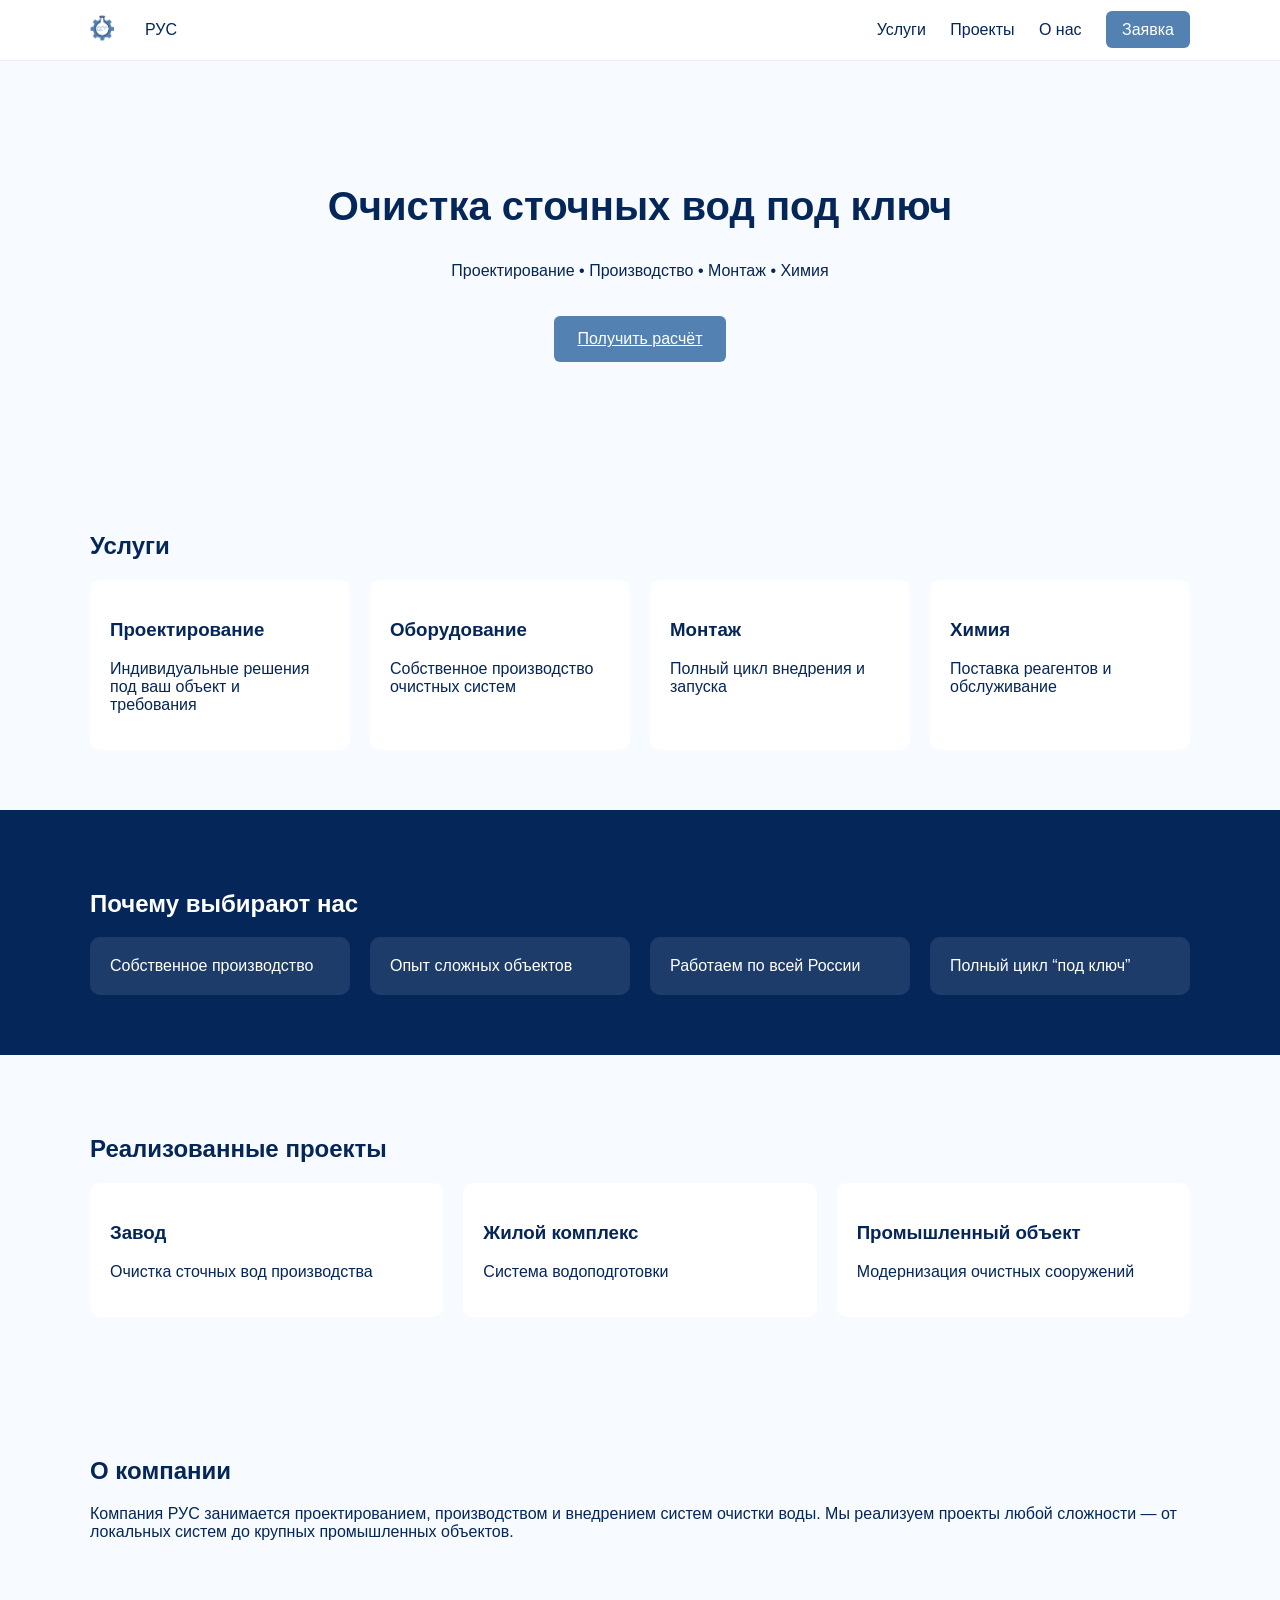
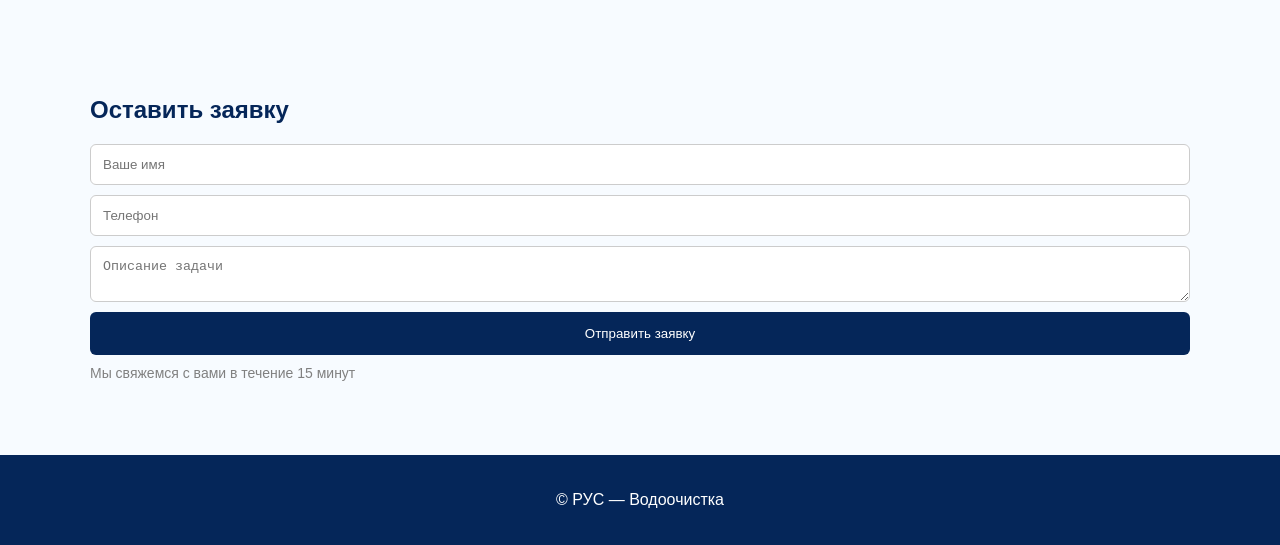
==== index.html @ 201df903 "Add files via upload" ====
<!DOCTYPE html>
<html lang="ru">
<head>
  <meta charset="UTF-8">
  <title>РУС — Очистка сточных вод</title>
  <meta name="viewport" content="width=device-width, initial-scale=1.0">

  <link rel="stylesheet" href="styles.css">
</head>
<body>

<header>
  <div class="container header">
    <div class="logo">
      <img src="img/logo.png" alt="">
      <span>РУС</span>
    </div>

    <nav>
      <a href="#services">Услуги</a>
      <a href="#cases">Проекты</a>
      <a href="#about">О нас</a>
      <a href="#contact" class="btn">Заявка</a>
    </nav>
  </div>
</header>

<section class="hero">
  <div class="container">
    <h1>Очистка сточных вод под ключ</h1>
    <p>Проектирование • Производство • Монтаж • Химия</p>
    <a href="#contact" class="btn big">Получить расчёт</a>
  </div>
</section>

<section id="services" class="services container">
  <h2>Услуги</h2>

  <div class="grid">

    <div class="card">
      <h3>Проектирование</h3>
      <p>Индивидуальные решения под ваш объект и требования</p>
    </div>

    <div class="card">
      <h3>Оборудование</h3>
      <p>Собственное производство очистных систем</p>
    </div>

    <div class="card">
      <h3>Монтаж</h3>
      <p>Полный цикл внедрения и запуска</p>
    </div>

    <div class="card">
      <h3>Химия</h3>
      <p>Поставка реагентов и обслуживание</p>
    </div>

  </div>
</section>

<section class="advantages">
  <div class="container">
    <h2>Почему выбирают нас</h2>

    <div class="grid">

      <div class="adv">Собственное производство</div>
      <div class="adv">Опыт сложных объектов</div>
      <div class="adv">Работаем по всей России</div>
      <div class="adv">Полный цикл “под ключ”</div>

    </div>
  </div>
</section>

<section id="cases" class="cases container">
  <h2>Реализованные проекты</h2>

  <div class="grid">

    <div class="case">
      <h3>Завод</h3>
      <p>Очистка сточных вод производства</p>
    </div>

    <div class="case">
      <h3>Жилой комплекс</h3>
      <p>Система водоподготовки</p>
    </div>

    <div class="case">
      <h3>Промышленный объект</h3>
      <p>Модернизация очистных сооружений</p>
    </div>

  </div>
</section>

<section id="about" class="about">
  <div class="container">
    <h2>О компании</h2>
    <p>
      Компания РУС занимается проектированием, производством и внедрением
      систем очистки воды. Мы реализуем проекты любой сложности — от локальных
      систем до крупных промышленных объектов.
    </p>
  </div>
</section>

<section id="contact" class="contact">
  <div class="container">
    <h2>Оставить заявку</h2>

    <form id="form">
      <input type="text" id="name" placeholder="Ваше имя" required>
      <input type="tel" id="phone" placeholder="Телефон" required>
      <textarea id="message" placeholder="Описание задачи"></textarea>

      <button type="submit">Отправить заявку</button>
    </form>

    <p class="note">Мы свяжемся с вами в течение 15 минут</p>
  </div>
</section>

<footer>
  <div class="container">
    <p>© РУС — Водоочистка</p>
  </div>
</footer>

<script src="script.js"></script>
</body>
</html>
---- styles.css ----
body {
  margin: 0;
  font-family: Arial, sans-serif;
  background: #f7fbff;
  color: #052659;
}

.container {
  width: 90%;
  max-width: 1100px;
  margin: auto;
}

header {
  background: white;
  border-bottom: 1px solid #eee;
}

.header {
  display: flex;
  justify-content: space-between;
  align-items: center;
  padding: 15px 0;
}

.logo {
  display: flex;
  align-items: center;
  gap: 10px;
}

.logo img {
  height: 30px;
}

nav a {
  margin-left: 20px;
  text-decoration: none;
  color: #052659;
}

.btn {
  background: #5381B2;
  color: white;
  padding: 10px 16px;
  border-radius: 6px;
}

.hero {
  text-align: center;
  padding: 90px 0;
}

.hero h1 {
  font-size: 40px;
}

.btn.big {
  margin-top: 20px;
  display: inline-block;
  padding: 14px 24px;
}

.services, .cases {
  padding: 60px 0;
}

.grid {
  display: grid;
  gap: 20px;
  grid-template-columns: repeat(auto-fit, minmax(220px, 1fr));
}

.card, .case {
  background: white;
  padding: 20px;
  border-radius: 10px;
}

.advantages {
  background: #052659;
  color: white;
  padding: 60px 0;
}

.adv {
  background: rgba(255,255,255,0.1);
  padding: 20px;
  border-radius: 10px;
}

.about {
  padding: 60px 0;
}

.contact {
  padding: 60px 0;
}

form {
  display: flex;
  flex-direction: column;
  gap: 10px;
}

input, textarea {
  padding: 12px;
  border-radius: 6px;
  border: 1px solid #ccc;
}

button {
  background: #052659;
  color: white;
  padding: 14px;
  border: none;
  border-radius: 6px;
}

.note {
  margin-top: 10px;
  font-size: 14px;
  color: gray;
}

footer {
  background: #052659;
  color: white;
  text-align: center;
  padding: 20px;
}
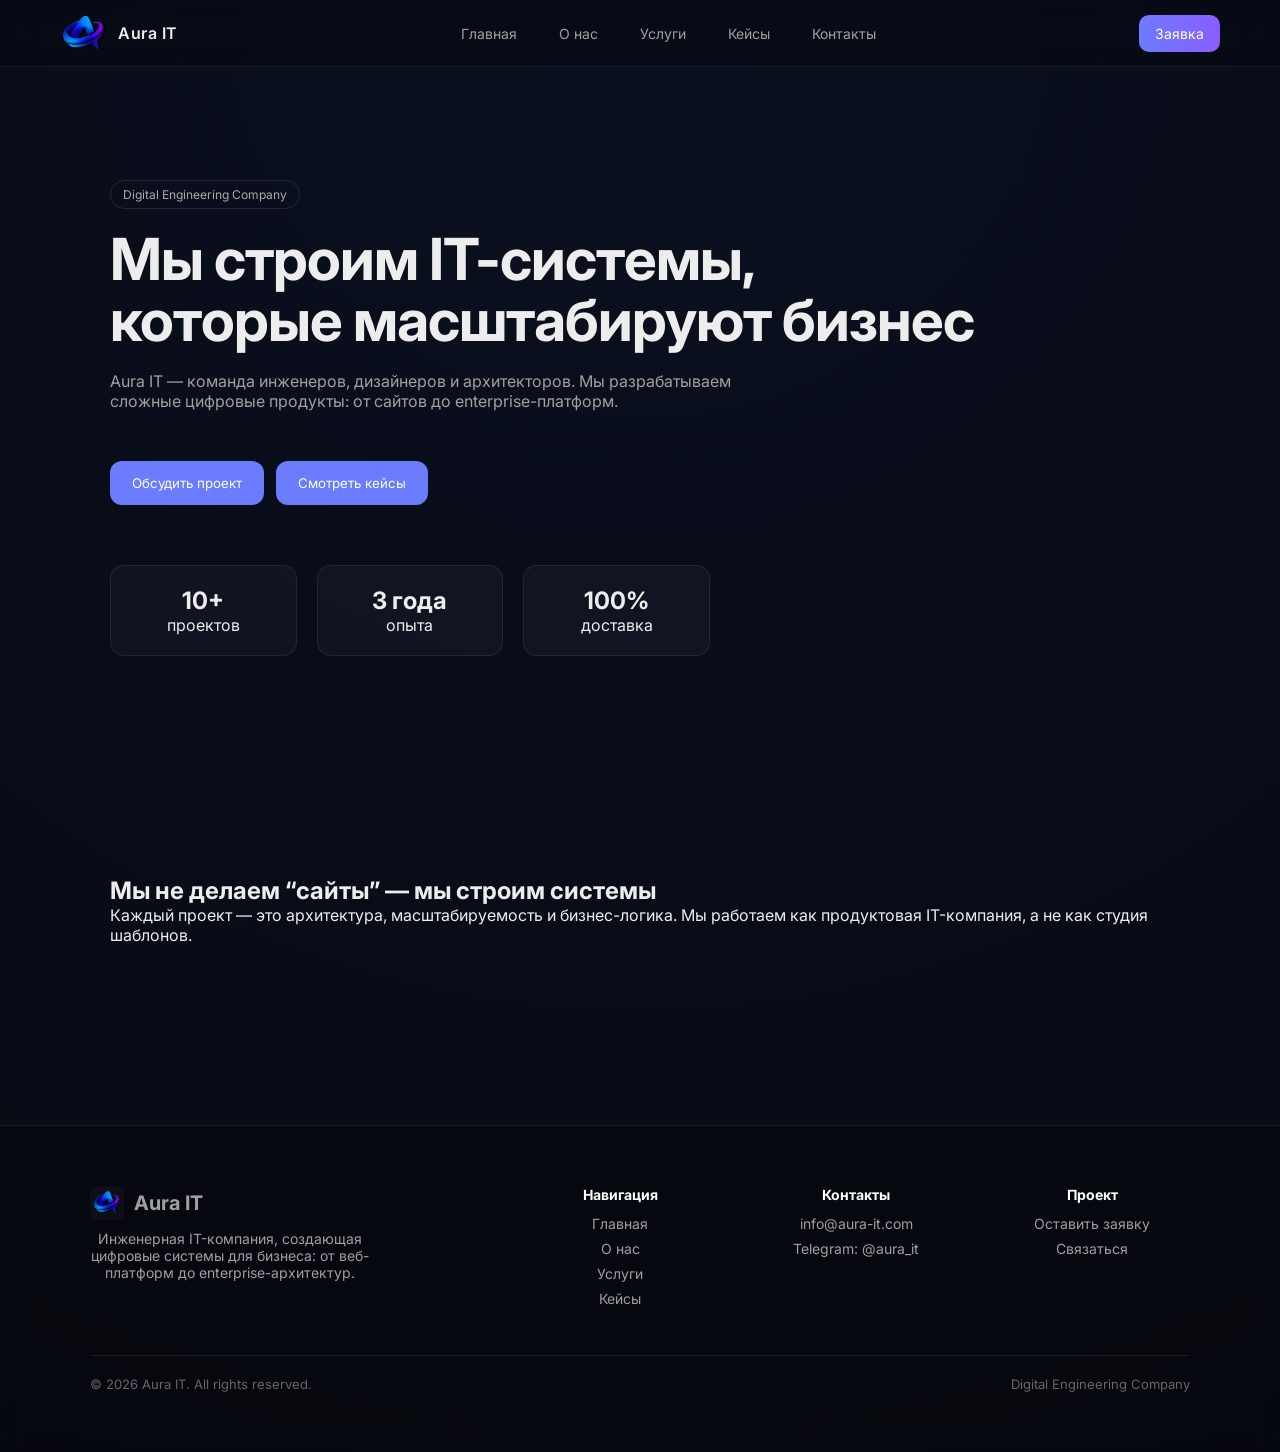
==== commit 42e3ed2f: "Add files via upload" ====
--- a/index.html
+++ b/index.html
@@ -1,137 +1,143 @@
 <!DOCTYPE html>
 <html lang="ru">
 <head>
-  <meta charset="UTF-8">
-  <title>РУС — Очистка сточных вод</title>
-  <meta name="viewport" content="width=device-width, initial-scale=1.0">
+    <meta charset="UTF-8">
+    <meta name="viewport" content="width=device-width, initial-scale=1.0">
+    <title>Aura IT — Digital Engineering Company</title>
 
-  <link rel="stylesheet" href="styles.css">
+    <link rel="stylesheet" href="assets/css/style.css">
 </head>
+
 <body>
 
-<header>
-  <div class="container header">
-    <div class="logo">
-      <img src="img/logo.png" alt="">
-      <span>РУС</span>
-    </div>
+    <header class="header">
 
-    <nav>
-      <a href="#services">Услуги</a>
-      <a href="#cases">Проекты</a>
-      <a href="#about">О нас</a>
-      <a href="#contact" class="btn">Заявка</a>
-    </nav>
-  </div>
-</header>
+        <div class="header-left">
+            <img src="assets/img/logo.png" alt="Aura IT">
+            <span>Aura IT</span>
+        </div>
 
-<section class="hero">
-  <div class="container">
-    <h1>Очистка сточных вод под ключ</h1>
-    <p>Проектирование • Производство • Монтаж • Химия</p>
-    <a href="#contact" class="btn big">Получить расчёт</a>
-  </div>
-</section>
+        <nav class="header-nav">
+            <a href="index.html">Главная</a>
+            <a href="about.html">О нас</a>
+            <a href="services.html">Услуги</a>
+            <a href="cases.html">Кейсы</a>
+            <a href="contact.html">Контакты</a>
+        </nav>
 
-<section id="services" class="services container">
-  <h2>Услуги</h2>
+        <a href="apply.html" class="header-btn">Заявка</a>
 
-  <div class="grid">
+    </header>
 
-    <div class="card">
-      <h3>Проектирование</h3>
-      <p>Индивидуальные решения под ваш объект и требования</p>
-    </div>
+    <!-- HERO -->
+    <section class="container hero">
+        
+        <div class="badge">Digital Engineering Company</div>
 
-    <div class="card">
-      <h3>Оборудование</h3>
-      <p>Собственное производство очистных систем</p>
-    </div>
+        <h1>
+            Мы строим IT-системы,<br>
+            которые масштабируют бизнес
+        </h1>
 
-    <div class="card">
-      <h3>Монтаж</h3>
-      <p>Полный цикл внедрения и запуска</p>
-    </div>
+        <p>
+            Aura IT — команда инженеров, дизайнеров и архитекторов.
+            Мы разрабатываем сложные цифровые продукты: от сайтов до enterprise-платформ.
+        </p>
 
-    <div class="card">
-      <h3>Химия</h3>
-      <p>Поставка реагентов и обслуживание</p>
-    </div>
+        <div class="actions">
+            <a href="apply.html">
+                <button class="btn" style="margin-top:20px;">
+                    Обсудить проект
+                </button>
+            </a>
+            <a href="cases.html">
+                <button class="btn" style="margin-top:20px;">
+                    Смотреть кейсы
+                </button>
+            </a>
 
-  </div>
-</section>
+        </div>
 
-<section class="advantages">
-  <div class="container">
-    <h2>Почему выбирают нас</h2>
+        <!-- TRUST BLOCK -->
+        <div class="trust">
+            <div>
+                <h3>10+</h3>
+                <span>проектов</span>
+            </div>
+            <div>
+                <h3>3 года</h3>
+                <span>опыта</span>
+            </div>
+            <div>
+                <h3>100%</h3>
+                <span>доставка</span>
+            </div>
+        </div>
 
-    <div class="grid">
+    </section>
+    
 
-      <div class="adv">Собственное производство</div>
-      <div class="adv">Опыт сложных объектов</div>
-      <div class="adv">Работаем по всей России</div>
-      <div class="adv">Полный цикл “под ключ”</div>
+    <!-- SHORT ABOUT -->
+    <section class="container">
+        <h2>Мы не делаем “сайты” — мы строим системы</h2>
+        <p>
+            Каждый проект — это архитектура, масштабируемость и бизнес-логика.
+            Мы работаем как продуктовая IT-компания, а не как студия шаблонов.
+        </p>
+    </section>
 
-    </div>
-  </div>
-</section>
+    <footer>
 
-<section id="cases" class="cases container">
-  <h2>Реализованные проекты</h2>
+        <div class="footer-grid">
 
-  <div class="grid">
+            <!-- BRAND -->
+            <div class="footer-brand">
 
-    <div class="case">
-      <h3>Завод</h3>
-      <p>Очистка сточных вод производства</p>
-    </div>
+                <div style="display:flex; align-items:center; gap:10px; margin-bottom:10px;">
+                    <img src="assets/img/logo.png" alt="Aura IT" style="width:34px; height:34px; object-fit:contain;">
+                    <h3 style="margin:0;">Aura IT</h3>
+                </div>
 
-    <div class="case">
-      <h3>Жилой комплекс</h3>
-      <p>Система водоподготовки</p>
-    </div>
+                <p>
+                    Инженерная IT-компания, создающая цифровые системы для бизнеса:
+                    от веб-платформ до enterprise-архитектур.
+                </p>
 
-    <div class="case">
-      <h3>Промышленный объект</h3>
-      <p>Модернизация очистных сооружений</p>
-    </div>
+            </div>
 
-  </div>
-</section>
+            <!-- NAV -->
+            <div class="footer-col">
+                <h4>Навигация</h4>
+                <a href="index.html">Главная</a>
+                <a href="about.html">О нас</a>
+                <a href="services.html">Услуги</a>
+                <a href="cases.html">Кейсы</a>
+            </div>
 
-<section id="about" class="about">
-  <div class="container">
-    <h2>О компании</h2>
-    <p>
-      Компания РУС занимается проектированием, производством и внедрением
-      систем очистки воды. Мы реализуем проекты любой сложности — от локальных
-      систем до крупных промышленных объектов.
-    </p>
-  </div>
-</section>
+            <!-- CONTACT -->
+            <div class="footer-col">
+                <h4>Контакты</h4>
+                <a href="#">info@aura-it.com</a>
+                <a href="#">Telegram: @aura_it</a>
+            </div>
 
-<section id="contact" class="contact">
-  <div class="container">
-    <h2>Оставить заявку</h2>
+            <!-- CTA -->
+            <div class="footer-col">
+                <h4>Проект</h4>
+                <a href="apply.html">Оставить заявку</a>
+                <a href="contact.html">Связаться</a>
+            </div>
 
-    <form id="form">
-      <input type="text" id="name" placeholder="Ваше имя" required>
-      <input type="tel" id="phone" placeholder="Телефон" required>
-      <textarea id="message" placeholder="Описание задачи"></textarea>
+        </div>
 
-      <button type="submit">Отправить заявку</button>
-    </form>
+        <div class="footer-bottom">
+            <span>© 2026 Aura IT. All rights reserved.</span>
+            <span>Digital Engineering Company</span>
+        </div>
 
-    <p class="note">Мы свяжемся с вами в течение 15 минут</p>
-  </div>
-</section>
+    </footer>
 
-<footer>
-  <div class="container">
-    <p>© РУС — Водоочистка</p>
-  </div>
-</footer>
-
-<script src="script.js"></script>
 </body>
-</html>+</html>
+<script src="assets/js/ads.js"></script>
+<script src="assets/js/ads-render.js"></script>
--- a/assets/css/style.css
+++ b/assets/css/style.css
@@ -0,0 +1,489 @@
+@import url('https://fonts.googleapis.com/css2?family=Inter:wght@300;400;500;600;700&display=swap');
+
+:root {
+  --bg: #070A12;
+  --panel: rgba(255,255,255,0.04);
+  --text: #EDEDED;
+  --muted: #A0A0A0;
+  --accent: #6C7CFF;
+  --border: rgba(255,255,255,0.08);
+}
+
+* {
+  margin: 0;
+  padding: 0;
+  box-sizing: border-box;
+  font-family: Inter, sans-serif;
+}
+
+body {
+  background: radial-gradient(circle at top, #0B1020, var(--bg));
+  color: var(--text);
+}
+
+/* NAV */
+header {
+  position: fixed;
+  top: 0;
+  width: 100%;
+  padding: 18px 60px;
+  display: flex;
+  justify-content: space-between;
+  align-items: center;
+  backdrop-filter: blur(14px);
+  background: rgba(7,10,18,0.6);
+  border-bottom: 1px solid var(--border);
+  z-index: 1000;
+}
+
+.logo {
+  font-weight: 700;
+  letter-spacing: 1px;
+}
+
+nav a {
+  margin-left: 20px;
+  text-decoration: none;
+  color: var(--muted);
+  transition: 0.3s;
+}
+
+nav a:hover {
+  color: var(--text);
+}
+
+/* CONTAINER */
+.container {
+  max-width: 1100px;
+  margin: auto;
+  padding: 140px 20px 80px;
+}
+
+/* HERO */
+.hero h1 {
+  font-size: 54px;
+  line-height: 1.1;
+}
+
+.hero p {
+  margin-top: 18px;
+  color: var(--muted);
+  max-width: 600px;
+}
+
+/* BUTTON */
+.btn {
+  margin-top: 30px;
+  padding: 14px 22px;
+  border-radius: 12px;
+  background: var(--accent);
+  border: none;
+  color: white;
+  cursor: pointer;
+  transition: 0.3s;
+}
+
+.btn:hover {
+  transform: translateY(-2px);
+}
+
+/* GRID */
+.grid {
+  display: grid;
+  grid-template-columns: repeat(3, 1fr);
+  gap: 18px;
+  margin-top: 30px;
+}
+
+.card {
+  background: var(--panel);
+  border: 1px solid var(--border);
+  padding: 22px;
+  border-radius: 14px;
+  transition: 0.3s;
+}
+
+.card:hover {
+  border-color: var(--accent);
+  transform: translateY(-4px);
+}
+
+/* FOOTER */
+footer {
+  padding: 50px 20px;
+  text-align: center;
+  color: var(--muted);
+  border-top: 1px solid var(--border);
+}
+
+/* RESPONSIVE */
+@media(max-width: 900px) {
+  header {
+    padding: 15px 20px;
+  }
+
+  .hero h1 {
+    font-size: 36px;
+  }
+
+  .grid {
+    grid-template-columns: 1fr;
+  }
+}
+.hero {
+    padding-top: 180px;
+}
+
+.badge {
+    display: inline-block;
+    padding: 6px 12px;
+    border: 1px solid rgba(255,255,255,0.1);
+    border-radius: 20px;
+    color: #aaa;
+    font-size: 12px;
+    margin-bottom: 20px;
+}
+
+.hero h1 {
+    font-size: 58px;
+    line-height: 1.05;
+    letter-spacing: -1px;
+}
+
+.hero p {
+    margin-top: 20px;
+    color: #a0a0a0;
+    max-width: 650px;
+    font-size: 16px;
+}
+
+/* BUTTONS */
+.actions {
+    display: flex;
+    gap: 12px;
+    margin-top: 30px;
+}
+
+.btn.secondary {
+    background: transparent;
+    border: 1px solid rgba(255,255,255,0.2);
+}
+
+/* TRUST BLOCK */
+.trust {
+    display: grid;
+    grid-template-columns: repeat(3, 1fr);
+    gap: 20px;
+    margin-top: 60px;
+    max-width: 600px;
+}
+
+    .trust div {
+        background: rgba(255,255,255,0.03);
+        border: 1px solid rgba(255,255,255,0.08);
+        padding: 20px;
+        border-radius: 14px;
+        text-align: center;
+    }
+
+    .trust h3 {
+        font-size: 24px;
+    }
+.section {
+    padding: 120px 0;
+}
+
+.form-box {
+    max-width: 800px;
+    margin: auto;
+    background: rgba(255,255,255,0.03);
+    border: 1px solid rgba(255,255,255,0.08);
+    border-radius: 18px;
+    padding: 40px;
+    backdrop-filter: blur(12px);
+}
+
+.form-head h2 {
+    font-size: 32px;
+    margin-bottom: 10px;
+}
+
+.form-head p {
+    color: #a0a0a0;
+}
+
+/* GRID FORM */
+.form-grid {
+    display: grid;
+    grid-template-columns: repeat(2, 1fr);
+    gap: 20px;
+    margin-top: 30px;
+}
+
+.input-group {
+    display: flex;
+    flex-direction: column;
+}
+
+    .input-group label {
+        font-size: 13px;
+        color: #aaa;
+        margin-bottom: 6px;
+    }
+
+    .input-group input,
+    .input-group select,
+    .input-group textarea {
+        padding: 14px;
+        border-radius: 10px;
+        border: 1px solid rgba(255,255,255,0.1);
+        background: rgba(10,14,25,0.8);
+        color: #fff;
+        outline: none;
+        transition: 0.3s;
+    }
+
+        .input-group input:focus,
+        .input-group select:focus,
+        .input-group textarea:focus {
+            border-color: #6C7CFF;
+        }
+
+    .input-group.full {
+        grid-column: span 2;
+    }
+
+textarea {
+    min-height: 120px;
+    resize: none;
+}
+
+/* BOTTOM */
+.form-bottom {
+    grid-column: span 2;
+    display: flex;
+    justify-content: space-between;
+    align-items: center;
+    margin-top: 10px;
+}
+
+    .form-bottom span {
+        color: #777;
+        font-size: 13px;
+    }
+
+/* RESPONSIVE */
+@media(max-width: 700px) {
+    .form-grid {
+        grid-template-columns: 1fr;
+    }
+
+    .input-group.full,
+    .form-bottom {
+        grid-column: span 1;
+    }
+
+    .form-bottom {
+        flex-direction: column;
+        gap: 10px;
+        align-items: flex-start;
+    }
+}
+footer {
+    margin-top: 100px;
+    border-top: 1px solid rgba(255,255,255,0.08);
+    background: rgba(5,7,13,0.6);
+    backdrop-filter: blur(10px);
+    padding: 60px 20px;
+}
+
+.footer-grid {
+    max-width: 1100px;
+    margin: auto;
+    display: grid;
+    grid-template-columns: 2fr 1fr 1fr 1fr;
+    gap: 40px;
+}
+
+.footer-brand h3 {
+    font-size: 20px;
+    margin-bottom: 10px;
+}
+
+.footer-brand p {
+    color: #a0a0a0;
+    font-size: 14px;
+    max-width: 280px;
+}
+
+.footer-col h4 {
+    font-size: 14px;
+    margin-bottom: 12px;
+    color: #fff;
+}
+
+.footer-col a {
+    display: block;
+    color: #a0a0a0;
+    text-decoration: none;
+    font-size: 14px;
+    margin-bottom: 8px;
+    transition: 0.3s;
+}
+
+    .footer-col a:hover {
+        color: #fff;
+    }
+
+.footer-bottom {
+    max-width: 1100px;
+    margin: 40px auto 0;
+    padding-top: 20px;
+    border-top: 1px solid rgba(255,255,255,0.08);
+    display: flex;
+    justify-content: space-between;
+    color: #666;
+    font-size: 13px;
+}
+
+@media(max-width: 900px) {
+    .footer-grid {
+        grid-template-columns: 1fr;
+    }
+
+    .footer-bottom {
+        flex-direction: column;
+        gap: 10px;
+    }
+}
+.footer-brand img {
+    border-radius: 6px;
+    background: rgba(255,255,255,0.03);
+    padding: 2px;
+}
+.header {
+    position: fixed;
+    top: 0;
+    width: 100%;
+    padding: 14px 60px;
+    display: flex;
+    justify-content: space-between;
+    align-items: center;
+    background: rgba(7,10,18,0.55);
+    backdrop-filter: blur(16px);
+    border-bottom: 1px solid rgba(255,255,255,0.06);
+    z-index: 1000;
+}
+
+/* LEFT BRAND */
+.header-left {
+    display: flex;
+    align-items: center;
+    gap: 10px;
+}
+
+    .header-left img {
+        width: 48px;
+        height: 38px;
+        border-radius: 6px;
+    }
+
+    .header-left span {
+        font-weight: 600;
+        letter-spacing: 0.5px;
+    }
+
+/* NAV */
+.header-nav {
+    display: flex;
+    gap: 22px;
+}
+
+    .header-nav a {
+        color: #a0a0a0;
+        text-decoration: none;
+        font-size: 14px;
+        position: relative;
+        transition: 0.3s;
+    }
+
+        .header-nav a:hover {
+            color: #fff;
+        }
+
+        /* underline animation */
+        .header-nav a::after {
+            content: "";
+            position: absolute;
+            left: 0;
+            bottom: -6px;
+            width: 0%;
+            height: 1px;
+            background: #6C7CFF;
+            transition: 0.3s;
+        }
+
+        .header-nav a:hover::after {
+            width: 100%;
+        }
+
+/* BUTTON */
+.header-btn {
+    padding: 10px 16px;
+    border-radius: 10px;
+    background: linear-gradient(90deg, #6C7CFF, #8A5CFF);
+    color: white;
+    text-decoration: none;
+    font-size: 14px;
+    transition: 0.3s;
+}
+
+    .header-btn:hover {
+        transform: translateY(-2px);
+    }
+
+/* RESPONSIVE */
+@media(max-width: 900px) {
+    .header {
+        padding: 14px 20px;
+    }
+
+    .header-nav {
+        display: none;
+    }
+}
+#dynamic-blocks .card {
+    transition: 0.3s;
+    cursor: pointer;
+}
+
+    #dynamic-blocks .card:hover {
+        transform: translateY(-6px);
+        border-color: #6C7CFF;
+    }
+.ad-slot {
+    display: flex;
+    flex-direction: column;
+    gap: 12px;
+}
+
+.ad-card {
+    display: block;
+    padding: 12px;
+    border-radius: 12px;
+    border: 1px solid rgba(255,255,255,0.08);
+    background: rgba(255,255,255,0.03);
+    text-decoration: none;
+    color: inherit;
+    transition: 0.3s;
+}
+
+    .ad-card:hover {
+        transform: translateY(-4px);
+        border-color: #6C7CFF;
+    }
+
+    .ad-card img {
+        width: 100%;
+        border-radius: 10px;
+    }
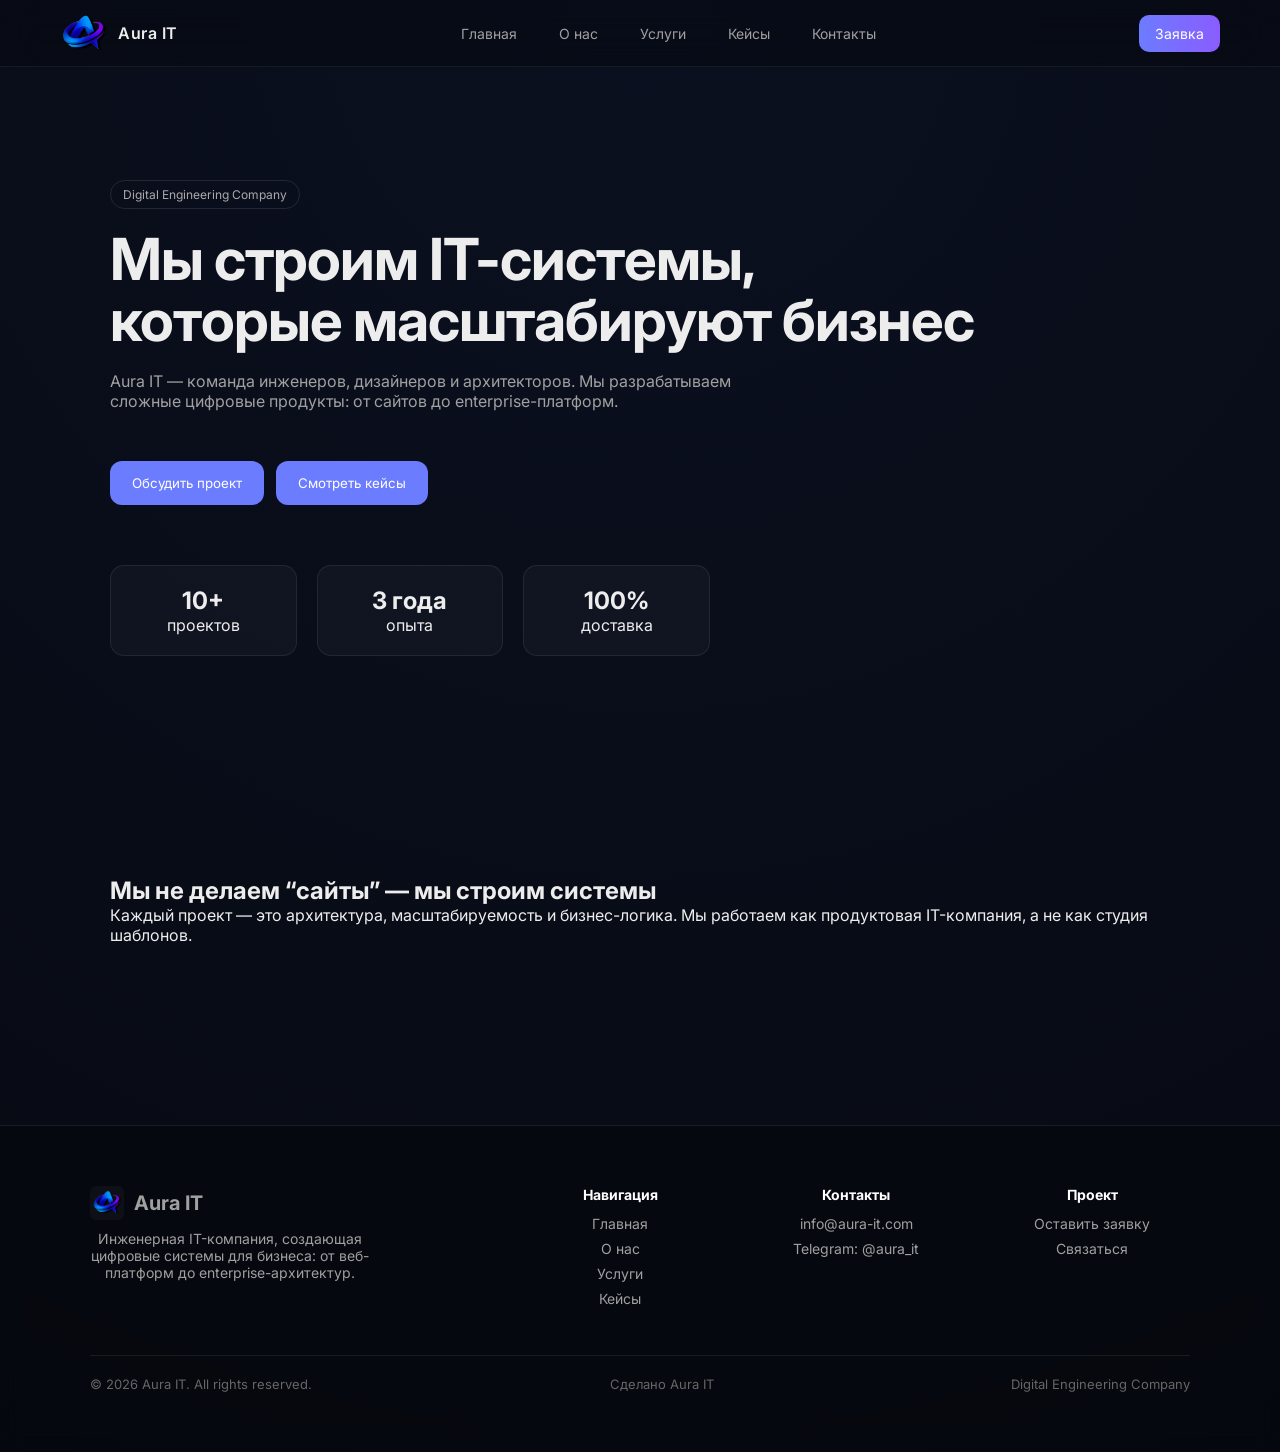
==== commit ae393748: "Update index.html" ====
--- a/index.html
+++ b/index.html
@@ -12,22 +12,24 @@
 
     <header class="header">
 
-        <div class="header-left">
-            <img src="assets/img/logo.png" alt="Aura IT">
-            <span>Aura IT</span>
-        </div>
+  <div class="header-left">
+    <img src="assets/img/logo.png" alt="Aura IT">
+    <span>Aura IT</span>
+  </div>
 
-        <nav class="header-nav">
-            <a href="index.html">Главная</a>
-            <a href="about.html">О нас</a>
-            <a href="services.html">Услуги</a>
-            <a href="cases.html">Кейсы</a>
-            <a href="contact.html">Контакты</a>
-        </nav>
+  <nav class="header-nav" id="nav">
+    <a href="index.html">Главная</a>
+    <a href="about.html">О нас</a>
+    <a href="services.html">Услуги</a>
+    <a href="cases.html">Кейсы</a>
+    <a href="contact.html">Контакты</a>
+  </nav>
 
-        <a href="apply.html" class="header-btn">Заявка</a>
+  <a href="apply.html" class="header-btn">Заявка</a>
 
-    </header>
+  <div class="burger" onclick="toggleMenu()">☰</div>
+
+</header>
 
     <!-- HERO -->
     <section class="container hero">
@@ -132,12 +134,17 @@
 
         <div class="footer-bottom">
             <span>© 2026 Aura IT. All rights reserved.</span>
+            <span> Сделано Aura IT </span>
             <span>Digital Engineering Company</span>
         </div>
 
     </footer>
-
+<script>
+function toggleMenu() {
+  document.getElementById("nav").classList.toggle("active");
+}
+</script>
 </body>
 </html>
 <script src="assets/js/ads.js"></script>
-<script src="assets/js/ads-render.js"></script>+<script src="assets/js/ads-render.js"></script>
--- a/assets/css/style.css
+++ b/assets/css/style.css
@@ -486,4 +486,90 @@
     .ad-card img {
         width: 100%;
         border-radius: 10px;
-    }+    }
+@media (max-width: 900px) {
+
+  /* контейнеры */
+  .container {
+    padding: 0 16px;
+  }
+
+  /* HERO */
+  .hero h1 {
+    font-size: 34px;
+    line-height: 1.2;
+  }
+
+  .hero p {
+    font-size: 14px;
+  }
+
+  /* GRID → 1 колонка */
+  .grid {
+    grid-template-columns: 1fr !important;
+  }
+
+  /* кнопки */
+  .actions {
+    flex-direction: column;
+  }
+
+  .btn {
+    width: 100%;
+  }
+
+}.burger {
+  display: none;
+  font-size: 24px;
+  color: #fff;
+  cursor: pointer;
+}
+
+@media (max-width: 900px) {
+
+  .header-nav {
+    position: absolute;
+    top: 60px;
+    left: 0;
+    right: 0;
+    background: rgba(10,12,20,0.95);
+    backdrop-filter: blur(10px);
+    flex-direction: column;
+    display: none;
+    padding: 20px;
+    gap: 15px;
+  }
+
+  .burger {
+    display: block;
+  }
+
+  .header-btn {
+    display: none;
+  }
+
+  .header-nav.active {
+    display: flex;
+  }
+}@media (max-width: 900px) {
+
+  .form-grid {
+    grid-template-columns: 1fr !important;
+  }
+
+  .form-box {
+    padding: 20px;
+  }
+
+  .form-bottom {
+    flex-direction: column;
+    gap: 10px;
+    align-items: flex-start;
+  }
+}@media (max-width: 900px) {
+
+  .card {
+    padding: 16px;
+  }
+
+}
